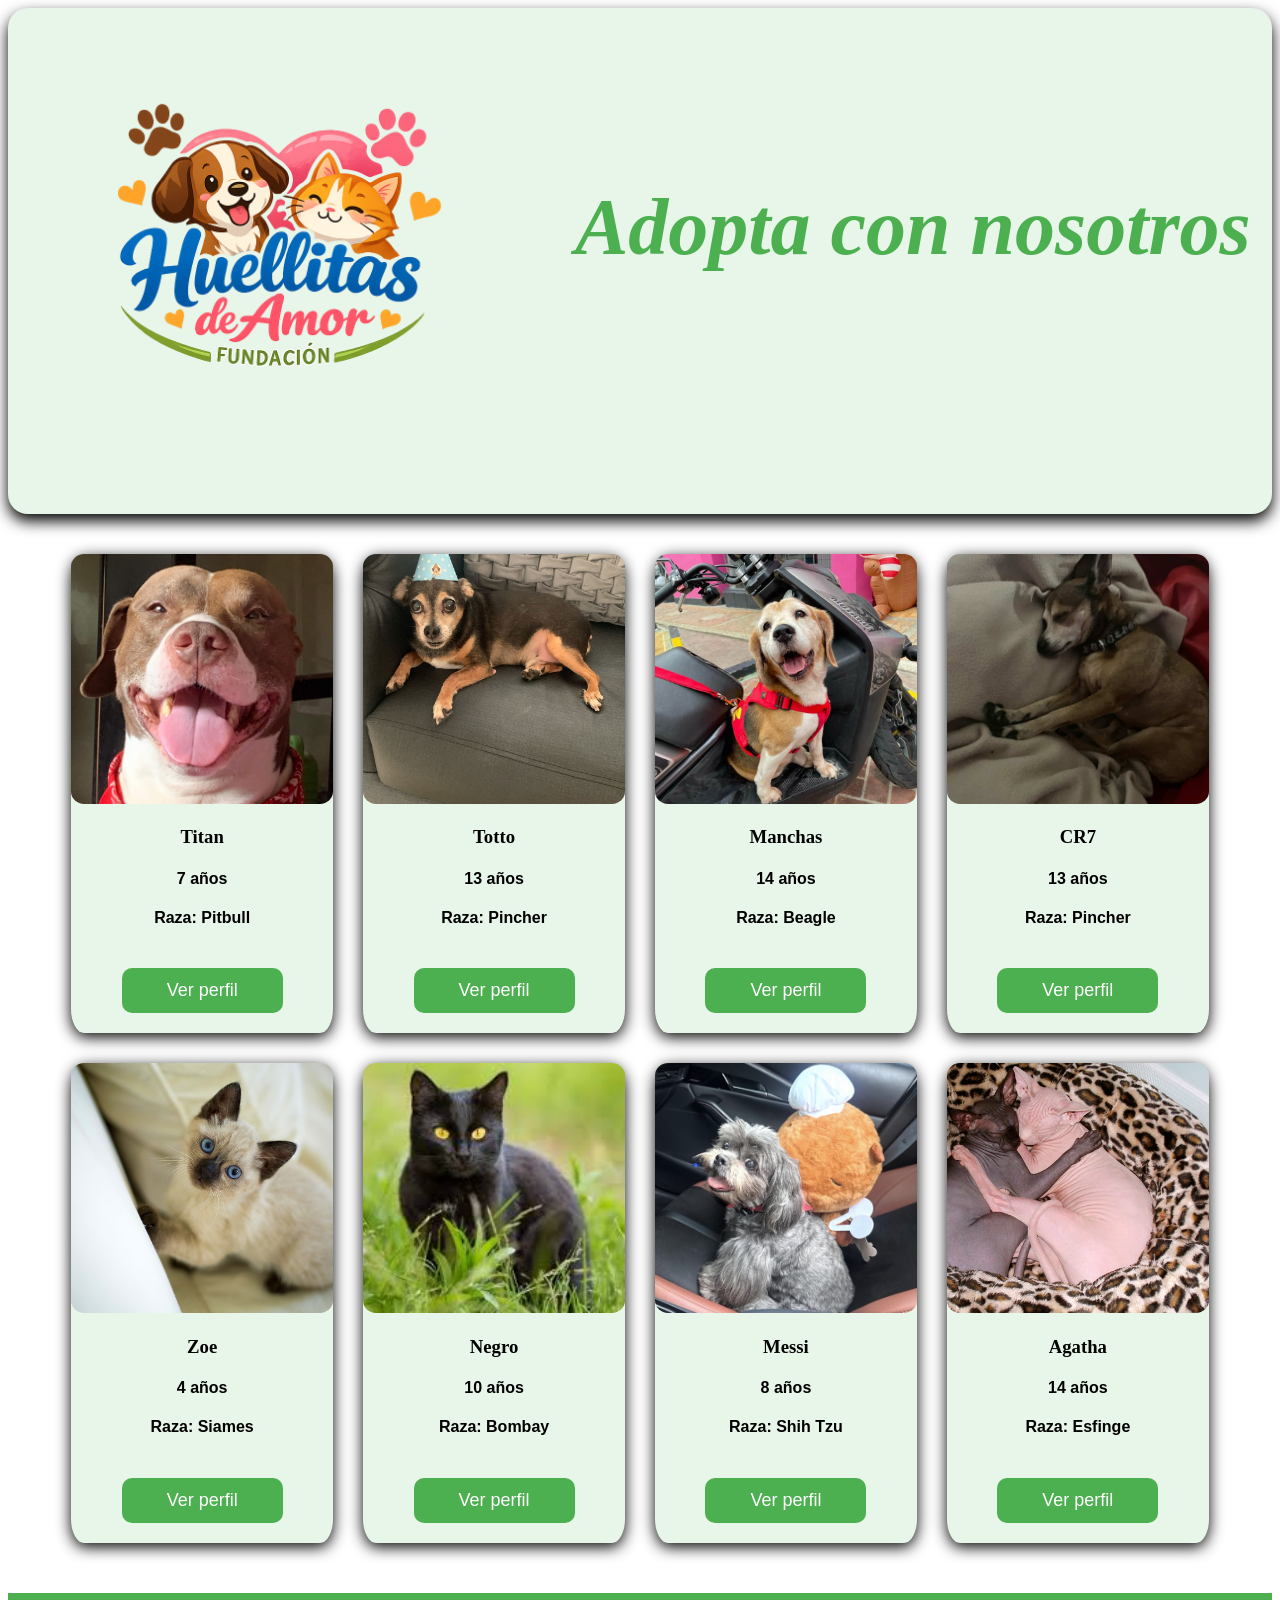
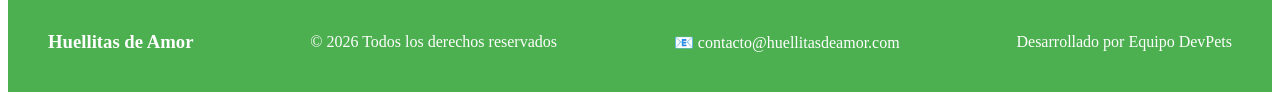
==== adopta.html @ 62b5b0cc "feature/responsive" ====
<!DOCTYPE html>
<html lang="es">
<head>
    <meta charset="UTF-8">
    <meta name="viewport" content="width=device-width, initial-scale=1.0">
    <link rel="stylesheet" href="stylesadopta.css">
    <title>Adopcion</title>
</head>
<body>
    <section id="adopcion">
        <div id="logo">
        <img src="img/Huellitas de Amor_ Fundación animalista.png" alt="">
        <h2>Adopta con nosotros</h2>
        </div>
        <div id="Ad">
        <article id="Titan">
            <img src="img/titan.jpg" alt="">
            <h3>Titan</h3>
            <h4>7 años</h4>
            <h4>Raza: Pitbull</h4>
            <button><a href="perfiles animales/titan.html">Ver perfil</a></button>
        </article>
        <article id="Totto">
            <img src="img/totto.jpg" alt="">
            <h3>Totto</h3>
            <h4>13 años</h4>
            <h4>Raza: Pincher</h4>
            <button><a href="/perfiles animales/Totto.html">Ver perfil</a></button>
        </article>
        <article id="Manchas">
            <img src="img/manchas.jpg" alt="">
            <h3>Manchas</h3>
            <h4>14 años</h4>
            <h4>Raza: Beagle</h4>
            <button><a href="/perfiles animales/manchas.html">Ver perfil</a></button>
        </article>
        <article id="CR7">
            <img src="img/cr7.jpg" alt="">
            <h3>CR7</h3>
            <h4>13 años</h4>
            <h4>Raza: Pincher</h4>
            <button><a href="perfiles animales/CR7.html">Ver perfil</a></button>
        </article>
        <article id="Zoe">
            <img src="img/zoe.jpg" alt="">
            <h3>Zoe</h3>
            <h4>4 años</h4>
            <h4>Raza: Siames</h4>
            <button><a href="perfiles animales/Zoe.html">Ver perfil</a></button>
        </article>
        <article id="Negro">
            <img src="img/negro.jpeg" alt="">
            <h3>Negro</h3>
            <h4>10 años</h4>
            <h4>Raza: Bombay</h4>
            <button><a href="perfiles animales/Negro.html">Ver perfil</a></button>
        </article>
        <article id="Messi">
            <img src="img/messi.png" alt="">
            <h3>Messi</h3>
            <h4>8 años</h4>
            <h4>Raza: Shih Tzu</h4>
            <button><a href="perfiles animales/Messi.html">Ver perfil</a></button>
        </article>
        <article id="Agatha">
            <img src="img/agatha.avif" alt="">
            <h3>Agatha</h3>
            <h4>14 años</h4>
            <h4>Raza: Esfinge</h4>
            <button><a href="perfiles animales/Agatha.html">Ver perfil</a></button>
        </article>
        </div>
    </section>   
    
    <footer class="footer">
    <div class="footer-container">

        <div class="footer-item">
            <h3>Huellitas de Amor</h3>
        </div>

        <div class="footer-item">
            <p>© 2026 Todos los derechos reservados</p>
        </div>

        <div class="footer-item">
            <p>📧 contacto@huellitasdeamor.com</p>
        </div>

        <div class="footer-item">
            <p>Desarrollado por Equipo DevPets</p>
        </div>

    </div>
</footer>
</body>
</html>
---- stylesadopta.css ----
article img{
    width: 100%;
    height: 250px;
    object-fit: cover;
    border-radius: 5%;
}
article{
    text-align: center;
    background-color:#E8F5E9;
    box-shadow: 0 4px 15px black;
    border-radius: 5%;
    padding-bottom: 20px;
    transition: 0.3s;
}
article:hover{
    transform: translateY(-5px);
}

#Ad {
    width: 90%;
    margin: 0 auto; 
    display: grid;
    grid-template-columns: repeat(4, 1fr);
    gap: 30px;
}

h4{
    font-family:'Lucida Sans', 'Lucida Sans Regular', 'Lucida Grande', 'Lucida Sans Unicode', Geneva, Verdana, sans-serif
}
h3{
    font-family: 'Comic Neue', cursive;
}

h2{
    font-style: italic;
    text-align: center;
    margin-top: 0%;
    font-size:80px;
    color: #4CAF50;
}

#logo{
    display: flex;
    align-items: center;
    justify-content: center;
    gap: 40px;


    width: 100%;
    margin: 0px auto;
    margin-bottom: 40px;

    border-radius: 20px;
    background-color: #E8F5E9;
    box-shadow: 0 7px 15px black;
}

#logo img{
    width: 40%;
    height: auto;
    margin: 0;
    
}

button{
    margin-top: 20px;
    padding: 12px 45px;
    border: none;
    border-radius: 10px;
    background-color: #4CAF50;
    font-size: 18px;
    cursor: pointer;
    transition: 0.3s;
}
button a{
    text-decoration: none;
    color: white;
}

button:hover {
    background-color:#FF6F91;
    transform: scale(1.05);
}

.footer{
    background-color: #4CAF50;
    color: white;
    padding: 20px 40px;
    margin-top: 50px;
}

.footer-container{
    display: flex;
    justify-content: space-between;
    align-items: center;
    gap: 20px;
}

.footer-item{
    font-size: 16px;
}

/*ipad*/
@media (max-width: 1024px){

    #Ad{
        grid-template-columns: repeat(2, 1fr);
    }

    article img{
        height: 300px;
    }

    h2{
        font-size: 50px;
    }

}

/*celular*/
@media (max-width: 600px){

    #Ad{
        grid-template-columns: 1fr
        }

    article img{
        height: 200px;
    }

    h2{
        font-size: 35px;
    }

    #logo{
        flex-direction:column;
        text-align: center;
    }

    #logo img{
        width: 80%;
    }

    .footer-container{
        flex-direction: column;
        text-align: center;
    }
}
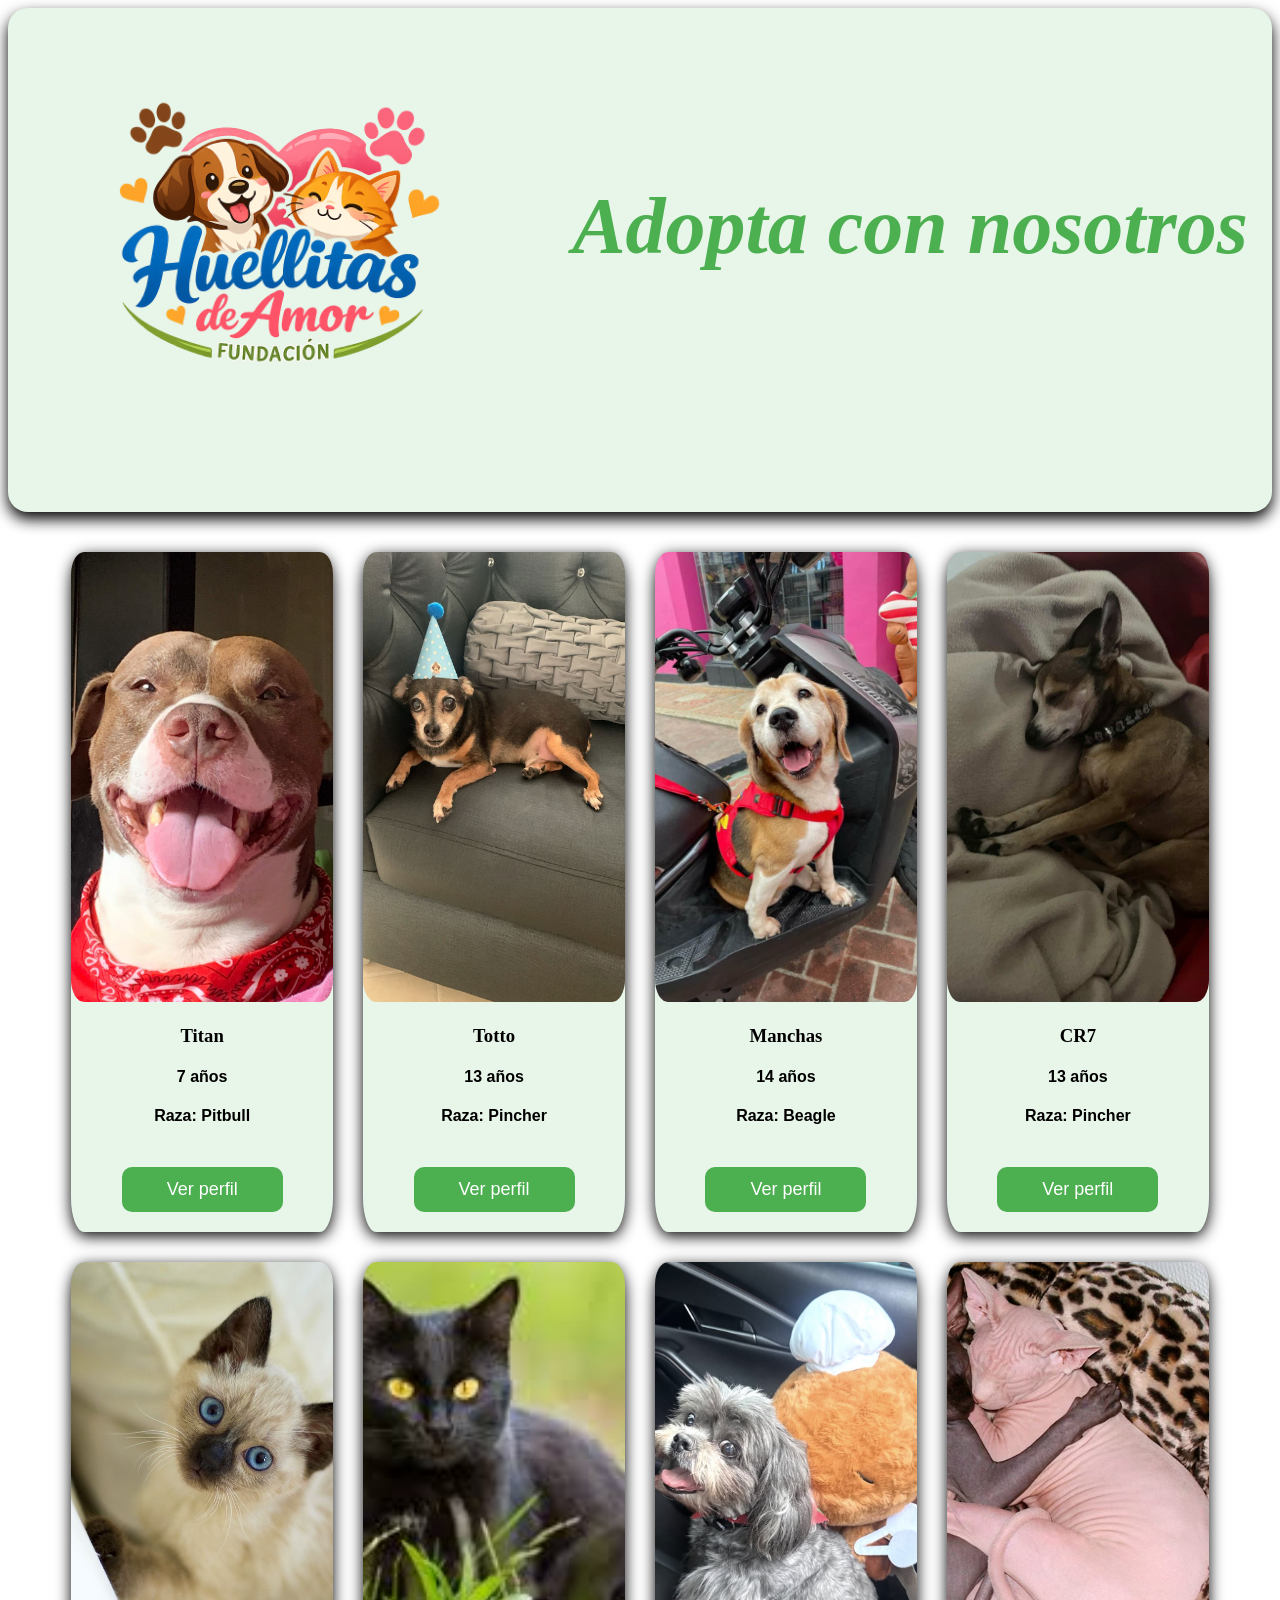
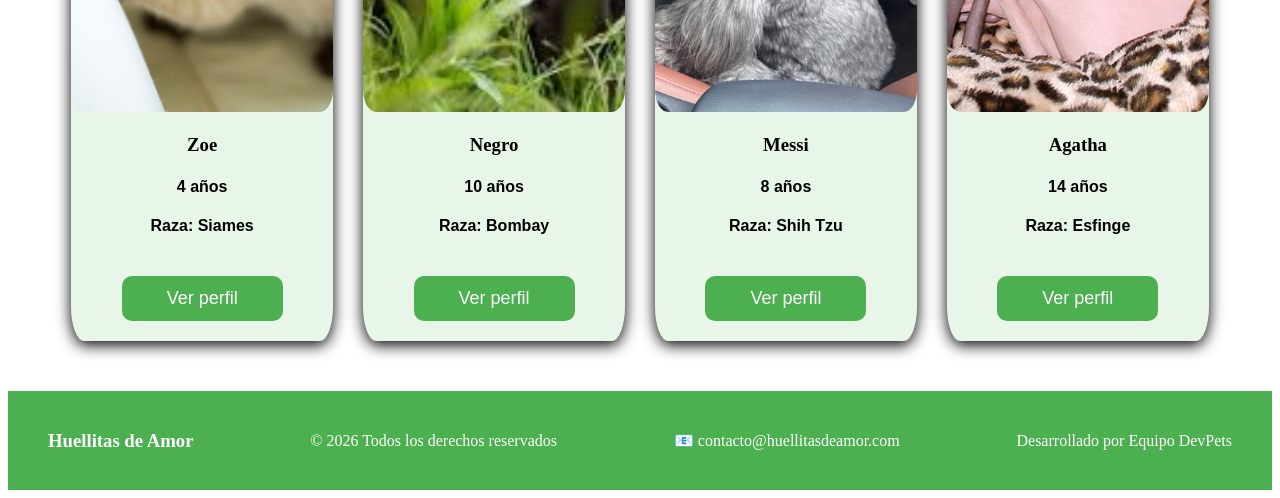
==== commit bf6ad241: "feature/botonvolver" ====
--- a/adopta.html
+++ b/adopta.html
@@ -9,7 +9,9 @@
 <body>
     <section id="adopcion">
         <div id="logo">
-        <img src="img/Huellitas de Amor_ Fundación animalista.png" alt="">
+        <a id="linkimagen" href="index.html">
+        <img id="logoimg" src="img/Huellitas de Amor_ Fundación animalista.png" alt="">
+        </a>
         <h2>Adopta con nosotros</h2>
         </div>
         <div id="Ad">
--- a/stylesadopta.css
+++ b/stylesadopta.css
@@ -1,6 +1,6 @@
 article img{
     width: 100%;
-    height: 250px;
+    height: 450px;
     object-fit: cover;
     border-radius: 5%;
 }
@@ -55,11 +55,16 @@
     box-shadow: 0 7px 15px black;
 }
 
-#logo img{
-    width: 40%;
+#logoimg{
+
+    border-radius: 60%;
+    width: 500px;
     height: auto;
     margin: 0;
-    
+}
+
+#linkimagen{
+    border-radius: 60%;
 }
 
 button{
